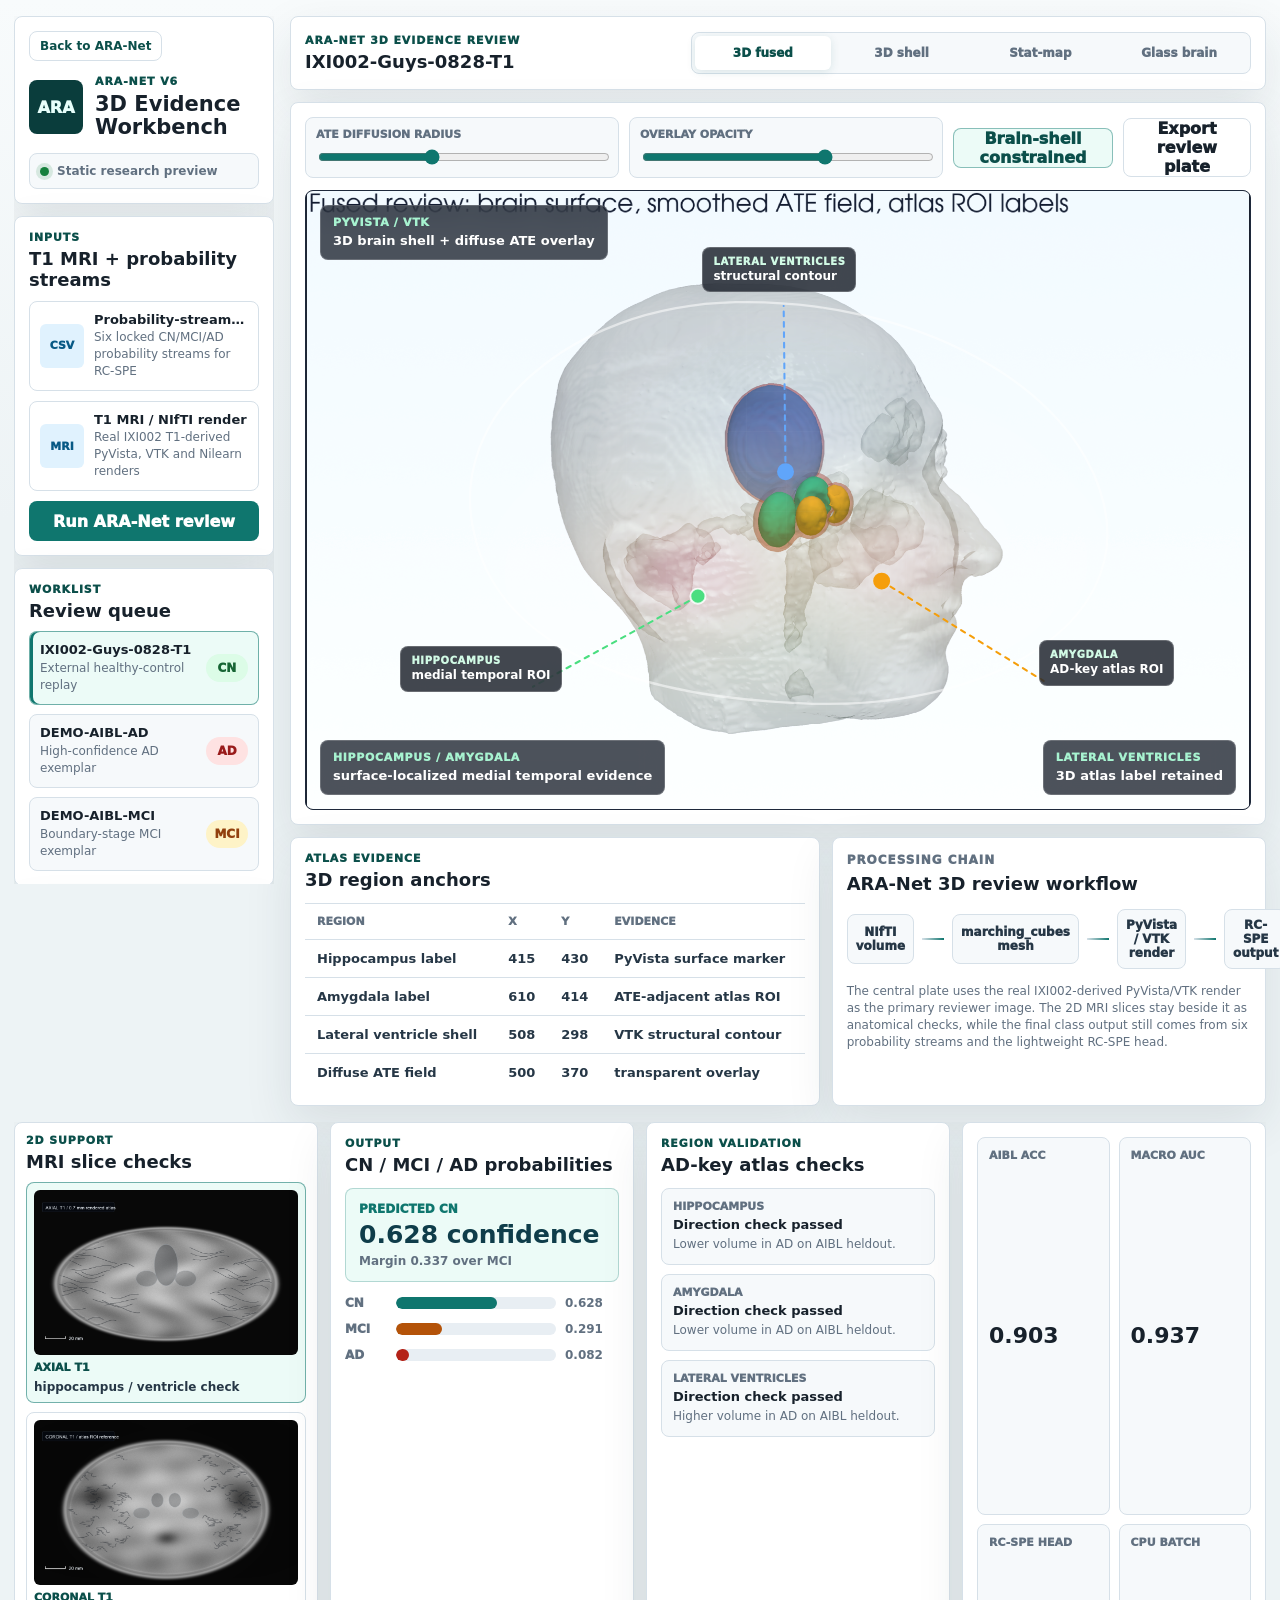
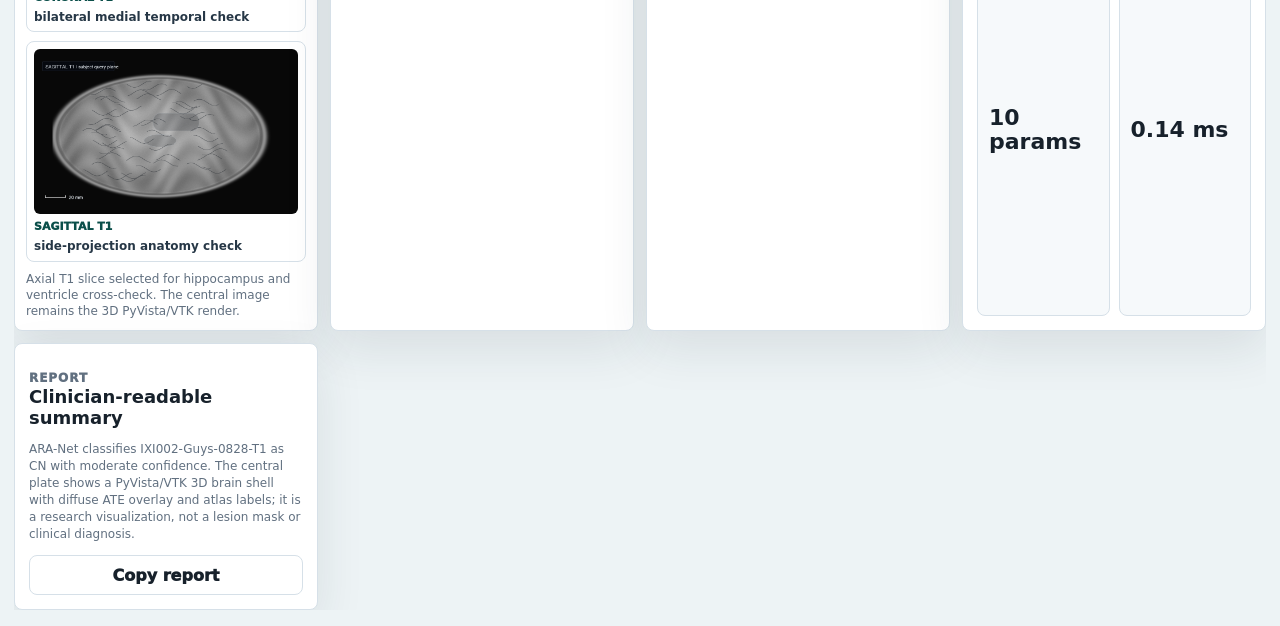
==== frontend/cvtc-style.html @ d7e1cf88 "Add English ARA-Net manuscript UI package" ====
<!doctype html>
<html lang="en">
  <head>
    <meta charset="utf-8">
    <meta name="viewport" content="width=device-width, initial-scale=1">
    <title>ARA-Net 3D Evidence Workbench</title>
    <link rel="icon" href="data:,">
    <link rel="stylesheet" href="cvtc-style.css?v=20260721a">
  </head>
  <body>
    <main class="cvtc-app">
      <aside class="case-rail" aria-label="Case input and queue">
        <section class="brand-panel">
          <a class="back-link" href="index.html">Back to ARA-Net</a>
          <div class="brand-block">
            <span>ARA</span>
            <div>
              <p>ARA-Net V6</p>
              <h1>3D Evidence Workbench</h1>
            </div>
          </div>
          <div class="state-strip">
            <i></i>
            <span>Static research preview</span>
          </div>
        </section>

        <section class="input-panel">
          <div class="panel-title">
            <p>Inputs</p>
            <h2>T1 MRI + probability streams</h2>
          </div>
          <button class="file-button" type="button">
            <span>CSV</span>
            <strong>Probability-stream input</strong>
            <small>Six locked CN/MCI/AD probability streams for RC-SPE</small>
          </button>
          <button class="file-button" type="button">
            <span>MRI</span>
            <strong>T1 MRI / NIfTI render</strong>
            <small>Real IXI002 T1-derived PyVista, VTK and Nilearn renders</small>
          </button>
          <button class="primary-action" type="button" id="processButton">
            Run ARA-Net review
          </button>
        </section>

        <section class="case-list-panel">
          <div class="panel-title">
            <p>Worklist</p>
            <h2>Review queue</h2>
          </div>
          <button class="case-item active" type="button" data-case="ixi">
            <span>
              <strong>IXI002-Guys-0828-T1</strong>
              <small>External healthy-control replay</small>
            </span>
            <b>CN</b>
          </button>
          <button class="case-item" type="button" data-case="aibl-ad">
            <span>
              <strong>DEMO-AIBL-AD</strong>
              <small>High-confidence AD exemplar</small>
            </span>
            <b>AD</b>
          </button>
          <button class="case-item" type="button" data-case="aibl-mci">
            <span>
              <strong>DEMO-AIBL-MCI</strong>
              <small>Boundary-stage MCI exemplar</small>
            </span>
            <b>MCI</b>
          </button>
        </section>

        <section class="method-panel">
          <div class="panel-title">
            <p>ARA-Net logic</p>
            <h2>What this UI shows</h2>
          </div>
          <ol>
            <li>Load T1-derived anatomical evidence</li>
            <li>Render PyVista / VTK brain shell</li>
            <li>Overlay diffuse ATE-style atlas evidence</li>
            <li>Preserve hippocampus, amygdala and ventricle labels</li>
            <li>Report RC-SPE CN/MCI/AD probabilities</li>
          </ol>
        </section>
      </aside>

      <section class="viewer-workspace" aria-label="ARA-Net 3D evidence workspace">
        <header class="studio-header">
          <div>
            <p>ARA-Net 3D evidence review</p>
            <h2 id="caseTitle">IXI002-Guys-0828-T1</h2>
          </div>
          <nav class="mode-tabs" aria-label="3D render mode">
            <button class="active" type="button" data-view="fused">3D fused</button>
            <button type="button" data-view="shell">3D shell</button>
            <button type="button" data-view="statmap">Stat-map</button>
            <button type="button" data-view="glass">Glass brain</button>
          </nav>
        </header>

        <section class="annotation-board" aria-label="ARA-Net 3D evidence board">
          <div class="tool-strip" aria-label="Annotation controls">
            <label>
              <span>ATE diffusion radius</span>
              <input id="radiusControl" type="range" min="8" max="34" value="18">
            </label>
            <label>
              <span>Overlay opacity</span>
              <input id="opacityControl" type="range" min="20" max="80" value="58">
            </label>
            <button class="toggle-button active" type="button" id="maskToggle">Brain-shell constrained</button>
            <button class="ghost-action" type="button" id="saveButton">Export review plate</button>
          </div>

          <div class="primary-review-layout">
            <figure class="scan-stage neuro-stage" id="scanStage" data-view="fused">
              <img id="scanImage" src="assets/vtk_niivue/ixi002_pyvista_fused_review.png" alt="PyVista and VTK high-resolution 3D brain shell with diffuse ATE overlay and atlas labels">
              <div class="scan-grid" aria-hidden="true"></div>
              <div class="heatmap-layer mask-on" id="heatmapLayer" aria-hidden="true"></div>
              <svg class="label-layer" viewBox="0 0 1000 656" role="img" aria-label="3D atlas region labels">
                <path class="brain-outline" d="M178 365 C146 240, 276 122, 455 118 C640 114, 816 203, 846 333 C875 460, 724 551, 532 544 C330 537, 203 477, 178 365Z"></path>
                <g class="label-callout">
                  <path d="M415 430 L240 526"></path>
                  <circle cx="415" cy="430" r="8"></circle>
                </g>
                <g class="label-callout amber">
                  <path d="M610 414 L782 520"></path>
                  <circle cx="610" cy="414" r="8"></circle>
                </g>
                <g class="label-callout blue">
                  <path d="M508 298 L506 122"></path>
                  <circle cx="508" cy="298" r="8"></circle>
                </g>
              </svg>
              <div class="anatomy-label hippocampus-label">
                <span>Hippocampus</span>
                <strong>medial temporal ROI</strong>
              </div>
              <div class="anatomy-label amygdala-label">
                <span>Amygdala</span>
                <strong>AD-key atlas ROI</strong>
              </div>
              <div class="anatomy-label ventricle-label">
                <span>Lateral ventricles</span>
                <strong>structural contour</strong>
              </div>
              <div class="stage-readout top-left">
                <span id="planeLabel">PYVISTA / VTK</span>
                <strong>3D brain shell + diffuse ATE overlay</strong>
              </div>
              <div class="stage-readout bottom-left">
                <span>Hippocampus / Amygdala</span>
                <strong id="hippoReadout">surface-localized medial temporal evidence</strong>
              </div>
              <div class="stage-readout bottom-right">
                <span>Lateral ventricles</span>
                <strong id="ventricleReadout">3D atlas label retained</strong>
              </div>
            </figure>

          </div>
        </section>

        <section class="lower-grid" aria-label="Annotation evidence tables">
          <article class="coordinate-panel">
            <div class="panel-title">
              <p>Atlas evidence</p>
              <h2>3D region anchors</h2>
            </div>
            <table>
              <thead>
                <tr>
                  <th>Region</th>
                  <th>x</th>
                  <th>y</th>
                  <th>Evidence</th>
                </tr>
              </thead>
              <tbody id="coordinateBody"></tbody>
            </table>
          </article>

          <article class="pipeline-panel">
            <div class="panel-title">
              <p>Processing chain</p>
              <h2>ARA-Net 3D review workflow</h2>
            </div>
            <div class="pipeline">
              <span>NIfTI volume</span>
              <i></i>
              <span>marching_cubes mesh</span>
              <i></i>
              <span>PyVista / VTK render</span>
              <i></i>
              <span>RC-SPE output</span>
            </div>
            <p>The central plate uses the real IXI002-derived PyVista/VTK render as the primary reviewer image. The 2D MRI slices stay beside it as anatomical checks, while the final class output still comes from six probability streams and the lightweight RC-SPE head.</p>
          </article>
        </section>
      </section>

      <aside class="evidence-rail" aria-label="Prediction and validation evidence">
        <section class="slice-assist-panel" aria-label="2D MRI slice support">
          <div class="panel-title">
            <p>2D support</p>
            <h2>MRI slice checks</h2>
          </div>
          <button class="slice-card active" type="button" data-slice="axial">
            <img src="assets/ixi002_axial_refined.png" alt="Axial T1 MRI support slice">
            <span>Axial T1</span>
            <strong>hippocampus / ventricle check</strong>
          </button>
          <button class="slice-card" type="button" data-slice="coronal">
            <img src="assets/ixi002_coronal_refined.png" alt="Coronal T1 MRI support slice">
            <span>Coronal T1</span>
            <strong>bilateral medial temporal check</strong>
          </button>
          <button class="slice-card" type="button" data-slice="sagittal">
            <img src="assets/ixi002_sagittal_refined.png" alt="Sagittal T1 MRI support slice">
            <span>Sagittal T1</span>
            <strong>side-projection anatomy check</strong>
          </button>
          <p class="slice-note" id="sliceNote">2D MRI slices stay as auxiliary context; the central reviewer image remains the 3D PyVista/VTK render.</p>
        </section>

        <section class="diagnosis-panel">
          <div class="panel-title">
            <p>Output</p>
            <h2>CN / MCI / AD probabilities</h2>
          </div>
          <div class="diagnosis-card">
            <span id="labelBadge">Predicted CN</span>
            <strong id="confidenceText">0.628 confidence</strong>
            <small id="marginText">Margin 0.337 over MCI</small>
          </div>
          <div class="prob-bars" id="probBars"></div>
        </section>

        <section class="validation-panel">
          <div class="panel-title">
            <p>Region validation</p>
            <h2>AD-key atlas checks</h2>
          </div>
          <div class="validation-list">
            <article>
              <span>Hippocampus</span>
              <strong>Direction check passed</strong>
              <small>Lower volume in AD on AIBL heldout.</small>
            </article>
            <article>
              <span>Amygdala</span>
              <strong>Direction check passed</strong>
              <small>Lower volume in AD on AIBL heldout.</small>
            </article>
            <article>
              <span>Lateral ventricles</span>
              <strong>Direction check passed</strong>
              <small>Higher volume in AD on AIBL heldout.</small>
            </article>
          </div>
        </section>

        <section class="metric-panel">
          <div class="metric-row">
            <span>AIBL Acc</span>
            <strong>0.903</strong>
          </div>
          <div class="metric-row">
            <span>Macro AUC</span>
            <strong>0.937</strong>
          </div>
          <div class="metric-row">
            <span>RC-SPE head</span>
            <strong>10 params</strong>
          </div>
          <div class="metric-row">
            <span>CPU batch</span>
            <strong>0.14 ms</strong>
          </div>
        </section>

        <section class="report-panel">
          <div class="panel-title">
            <p>Report</p>
            <h2>Clinician-readable summary</h2>
          </div>
          <p id="reportText">ARA-Net classifies IXI002-Guys-0828-T1 as CN with moderate confidence. The central plate shows a PyVista/VTK 3D brain shell with diffuse ATE overlay and atlas labels; it is a research visualization, not a lesion mask or clinical diagnosis.</p>
          <button class="ghost-action full" type="button" id="copyReportButton">Copy report</button>
        </section>
      </aside>
    </main>

    <script src="cvtc-style.js?v=20260721a"></script>
  </body>
</html>
---- frontend/cvtc-style.css ----
:root {
  color-scheme: light;
  --bg: #edf2f4;
  --surface: #ffffff;
  --surface-soft: #f6f9fb;
  --ink: #17212b;
  --muted: #617080;
  --line: #d6e0e8;
  --teal: #0f766e;
  --teal-dark: #0b4f4a;
  --blue: #2563eb;
  --green: #15803d;
  --amber: #b45309;
  --red: #b42318;
  --shadow: 0 18px 48px rgba(31, 45, 61, 0.10);
}

* {
  box-sizing: border-box;
}

body {
  margin: 0;
  min-width: 320px;
  background:
    linear-gradient(180deg, #f8fbfc 0, #edf3f5 520px),
    var(--bg);
  color: var(--ink);
  font-family: Inter, ui-sans-serif, system-ui, -apple-system, BlinkMacSystemFont, "Segoe UI", sans-serif;
  letter-spacing: 0;
}

button,
input {
  font: inherit;
}

button {
  cursor: pointer;
}

.cvtc-app {
  display: grid;
  grid-template-columns: 270px minmax(0, 1fr) 310px;
  gap: 16px;
  width: min(1720px, calc(100vw - 28px));
  margin: 0 auto;
  padding: 16px 0;
}

.case-rail,
.evidence-rail {
  display: grid;
  align-content: start;
  gap: 12px;
  position: sticky;
  top: 16px;
  max-height: calc(100vh - 32px);
  overflow: auto;
  min-width: 0;
}

.viewer-workspace {
  display: grid;
  gap: 12px;
  min-width: 0;
}

.brand-panel,
.input-panel,
.case-list-panel,
.method-panel,
.studio-header,
.annotation-board,
.coordinate-panel,
.pipeline-panel,
.diagnosis-panel,
.validation-panel,
.metric-panel,
.report-panel {
  border: 1px solid var(--line);
  border-radius: 8px;
  background: var(--surface);
  box-shadow: var(--shadow);
}

.brand-panel,
.input-panel,
.case-list-panel,
.method-panel,
.studio-header,
.annotation-board,
.coordinate-panel,
.pipeline-panel,
.diagnosis-panel,
.validation-panel,
.metric-panel,
.report-panel {
  padding: 14px;
}

.back-link {
  display: inline-flex;
  align-items: center;
  min-height: 30px;
  padding: 0 10px;
  border: 1px solid var(--line);
  border-radius: 8px;
  color: var(--teal-dark);
  font-size: 12px;
  font-weight: 900;
  text-decoration: none;
}

.brand-block {
  display: flex;
  align-items: center;
  gap: 12px;
  margin-top: 14px;
}

.brand-block > span {
  display: grid;
  place-items: center;
  flex: 0 0 54px;
  width: 54px;
  height: 54px;
  border-radius: 8px;
  background: #0a3d3c;
  color: #e7fffb;
  font-size: 16px;
  font-weight: 950;
}

.panel-title p,
.brand-block p,
.studio-header p {
  margin: 0 0 5px;
  color: var(--teal-dark);
  font-size: 11px;
  font-weight: 950;
  letter-spacing: 0.08em;
  text-transform: uppercase;
}

h1,
h2 {
  margin: 0;
  letter-spacing: 0;
}

h1 {
  font-size: 21px;
  line-height: 1.1;
}

h2 {
  font-size: 18px;
  line-height: 1.16;
}

.state-strip {
  display: flex;
  align-items: center;
  gap: 8px;
  min-height: 36px;
  margin-top: 14px;
  padding: 0 10px;
  border: 1px solid var(--line);
  border-radius: 8px;
  background: var(--surface-soft);
  color: var(--muted);
  font-size: 12px;
  font-weight: 850;
}

.state-strip i {
  width: 9px;
  height: 9px;
  border-radius: 50%;
  background: var(--green);
  box-shadow: 0 0 0 4px rgba(21, 128, 61, 0.14);
}

.file-button,
.case-item,
.primary-action,
.ghost-action,
.toggle-button {
  width: 100%;
  border-radius: 8px;
  border: 1px solid var(--line);
  background: var(--surface);
  color: inherit;
}

.file-button {
  display: grid;
  grid-template-columns: 44px minmax(0, 1fr);
  column-gap: 10px;
  row-gap: 2px;
  align-items: center;
  min-height: 72px;
  margin-top: 10px;
  padding: 10px;
  text-align: left;
}

.file-button span {
  display: grid;
  place-items: center;
  width: 44px;
  height: 44px;
  grid-row: span 2;
  border-radius: 6px;
  background: #e0f2fe;
  color: #075985;
  font-size: 11px;
  font-weight: 950;
}

.file-button strong,
.case-item strong {
  min-width: 0;
  overflow: hidden;
  color: var(--ink);
  font-size: 13px;
  text-overflow: ellipsis;
  white-space: nowrap;
}

.file-button small,
.case-item small,
.validation-list small,
.report-panel p,
.pipeline-panel p {
  color: var(--muted);
  font-size: 12px;
  line-height: 1.42;
}

.primary-action,
.ghost-action,
.toggle-button {
  display: inline-flex;
  align-items: center;
  justify-content: center;
  min-height: 40px;
  padding: 0 12px;
  font-weight: 950;
}

.primary-action {
  margin-top: 10px;
  border-color: transparent;
  background: var(--teal);
  color: #ffffff;
}

.case-list-panel {
  display: grid;
  gap: 9px;
}

.case-item {
  display: flex;
  align-items: center;
  justify-content: space-between;
  gap: 10px;
  min-height: 62px;
  padding: 10px;
  background: var(--surface-soft);
  text-align: left;
}

.case-item.active {
  border-color: rgba(15, 118, 110, 0.56);
  background: #ecfbf7;
  box-shadow: inset 3px 0 0 var(--teal);
}

.case-item span {
  display: grid;
  gap: 3px;
  min-width: 0;
}

.case-item b {
  display: grid;
  place-items: center;
  min-width: 42px;
  height: 28px;
  border-radius: 999px;
  background: #dcfce7;
  color: #166534;
  font-size: 12px;
  font-weight: 950;
}

.case-item[data-case="aibl-ad"] b {
  background: #fee2e2;
  color: #991b1b;
}

.case-item[data-case="aibl-mci"] b {
  background: #fef3c7;
  color: #92400e;
}

.method-panel ol {
  display: grid;
  gap: 8px;
  margin: 12px 0 0;
  padding-left: 22px;
  color: var(--muted);
  font-size: 13px;
  font-weight: 800;
}

.studio-header {
  display: flex;
  align-items: center;
  justify-content: space-between;
  gap: 14px;
  min-height: 74px;
}

.mode-tabs {
  display: grid;
  grid-template-columns: repeat(4, minmax(84px, 1fr));
  gap: 3px;
  min-width: min(560px, 56vw);
  padding: 3px;
  border: 1px solid var(--line);
  border-radius: 8px;
  background: var(--surface-soft);
}

.mode-tabs button,
.thumb {
  border: 0;
  border-radius: 6px;
  background: transparent;
  color: var(--muted);
  font-size: 12px;
  font-weight: 950;
}

.mode-tabs button {
  min-height: 34px;
}

.mode-tabs button.active {
  background: var(--surface);
  color: var(--teal-dark);
  box-shadow: 0 2px 10px rgba(17, 94, 89, 0.12);
}

.annotation-board {
  display: grid;
  gap: 12px;
}

.primary-review-layout {
  display: grid;
  grid-template-columns: minmax(0, 1fr);
  gap: 12px;
  align-items: start;
}

.tool-strip {
  display: grid;
  grid-template-columns: minmax(180px, 1fr) minmax(180px, 1fr) 160px 128px;
  gap: 10px;
  align-items: center;
}

.tool-strip label {
  display: grid;
  gap: 6px;
  min-width: 0;
  padding: 10px;
  border: 1px solid var(--line);
  border-radius: 8px;
  background: var(--surface-soft);
}

.tool-strip span {
  color: var(--muted);
  font-size: 11px;
  font-weight: 950;
  text-transform: uppercase;
}

.tool-strip input {
  width: 100%;
  accent-color: var(--teal);
}

.toggle-button.active {
  border-color: rgba(15, 118, 110, 0.45);
  background: #ecfbf7;
  color: var(--teal-dark);
}

.ghost-action {
  background: var(--surface);
  color: var(--ink);
}

.ghost-action.full {
  margin-top: 12px;
}

.scan-stage {
  position: relative;
  width: 100%;
  min-width: 0;
  aspect-ratio: 1800 / 1180;
  min-height: 0;
  margin: 0;
  overflow: hidden;
  border: 1px solid #1e293b;
  border-radius: 8px;
  background: #111827;
  box-shadow: inset 0 0 0 1px rgba(255, 255, 255, 0.04);
}

.scan-stage img {
  position: absolute;
  inset: 0;
  display: block;
  width: 100%;
  height: 100%;
  object-fit: contain;
  object-position: center;
  filter: contrast(1.04) saturate(1.03);
}

.scan-grid,
.heatmap-layer,
.label-layer,
.stage-readout {
  position: absolute;
  pointer-events: none;
}

.scan-grid,
.heatmap-layer,
.label-layer {
  inset: 0;
}

.scan-grid {
  background:
    linear-gradient(rgba(255, 255, 255, 0.055) 1px, transparent 1px),
    linear-gradient(90deg, rgba(255, 255, 255, 0.055) 1px, transparent 1px);
  background-size: 40px 40px;
  mix-blend-mode: screen;
  opacity: 0.30;
}

.heatmap-layer {
  opacity: 0.58;
  filter: blur(0.8px) saturate(1.22);
  background:
    radial-gradient(ellipse at 41% 62%, rgba(255, 54, 54, 0.70) 0 4%, rgba(255, 141, 36, 0.48) 10%, rgba(255, 211, 88, 0.22) 19%, rgba(255, 255, 255, 0) 33%),
    radial-gradient(ellipse at 62% 60%, rgba(255, 93, 48, 0.66) 0 4%, rgba(255, 183, 55, 0.40) 11%, rgba(255, 237, 153, 0.18) 21%, rgba(255, 255, 255, 0) 34%),
    radial-gradient(ellipse at 51% 41%, rgba(42, 115, 255, 0.46) 0 5%, rgba(70, 205, 255, 0.24) 14%, rgba(147, 197, 253, 0.10) 25%, rgba(255, 255, 255, 0) 39%),
    radial-gradient(ellipse at 48% 68%, rgba(41, 210, 128, 0.38) 0 4%, rgba(74, 222, 128, 0.20) 13%, rgba(255, 255, 255, 0) 31%);
  mix-blend-mode: screen;
}

.heatmap-layer.mask-on {
  clip-path: ellipse(44% 39% at 50% 52%);
}

.label-layer {
  width: 100%;
  height: 100%;
}

.brain-outline {
  fill: rgba(255, 255, 255, 0.01);
  stroke: rgba(255, 255, 255, 0.54);
  stroke-width: 2.4;
}

.label-callout path {
  fill: none;
  stroke: #4ade80;
  stroke-width: 2.2;
  stroke-linecap: round;
  stroke-dasharray: 5 6;
}

.anatomy-label {
  position: absolute;
  display: grid;
  gap: 2px;
  min-width: 128px;
  padding: 8px 10px;
  border: 1px solid rgba(255, 255, 255, 0.20);
  border-radius: 8px;
  background: rgba(8, 14, 24, 0.76);
  color: #ffffff;
  pointer-events: none;
  backdrop-filter: blur(12px);
}

.anatomy-label span {
  color: #d1fae5;
  font-size: 10px;
  font-weight: 950;
  letter-spacing: 0.06em;
  text-transform: uppercase;
}

.anatomy-label strong {
  font-size: 12px;
  line-height: 1.2;
}

.hippocampus-label {
  left: 10%;
  bottom: 19%;
}

.amygdala-label {
  right: 8%;
  bottom: 20%;
}

.ventricle-label {
  top: 9%;
  left: 42%;
}

.label-callout circle {
  fill: #4ade80;
  stroke: rgba(255, 255, 255, 0.85);
  stroke-width: 2;
}

.label-callout.amber path,
.label-callout.amber circle {
  stroke: #f59e0b;
}

.label-callout.amber circle {
  fill: #f59e0b;
}

.label-callout.blue path,
.label-callout.blue circle {
  stroke: #60a5fa;
}

.label-callout.blue circle {
  fill: #60a5fa;
}

.stage-readout {
  display: grid;
  gap: 4px;
  min-width: 190px;
  padding: 10px 12px;
  border: 1px solid rgba(255, 255, 255, 0.18);
  border-radius: 8px;
  background: rgba(9, 16, 28, 0.72);
  color: #ffffff;
  backdrop-filter: blur(12px);
}

.stage-readout span {
  color: #a7f3d0;
  font-size: 11px;
  font-weight: 950;
  letter-spacing: 0.06em;
  text-transform: uppercase;
}

.stage-readout strong {
  font-size: 13px;
  line-height: 1.25;
}

.top-left {
  top: 14px;
  left: 14px;
}

.bottom-left {
  bottom: 14px;
  left: 14px;
}

.bottom-right {
  right: 14px;
  bottom: 14px;
}

.slice-assist-panel {
  display: grid;
  align-content: start;
  gap: 9px;
  min-width: 0;
  padding: 11px;
  border: 1px solid var(--line);
  border-radius: 8px;
  background: var(--surface);
  box-shadow: var(--shadow);
}

.slice-card {
  display: grid;
  gap: 6px;
  width: 100%;
  min-width: 0;
  padding: 7px;
  border: 1px solid var(--line);
  border-radius: 8px;
  background: #ffffff;
  color: inherit;
  text-align: left;
}

.slice-card.active {
  border-color: rgba(15, 118, 110, 0.55);
  background: #ecfbf7;
}

.slice-card img {
  width: 100%;
  aspect-ratio: 16 / 10;
  border-radius: 6px;
  object-fit: cover;
  background: #111827;
}

.slice-card span {
  color: var(--teal-dark);
  font-size: 11px;
  font-weight: 950;
  text-transform: uppercase;
}

.slice-card strong {
  color: #263746;
  font-size: 12px;
  line-height: 1.22;
}

.slice-note {
  margin: 0;
  color: var(--muted);
  font-size: 12px;
  line-height: 1.35;
}

.thumbnail-strip {
  display: grid;
  grid-template-columns: repeat(4, minmax(0, 1fr));
  gap: 10px;
}

.thumb {
  display: grid;
  gap: 7px;
  padding: 7px;
  border: 1px solid var(--line);
  background: var(--surface-soft);
  text-align: left;
}

.thumb.active {
  border-color: rgba(15, 118, 110, 0.55);
  background: #ecfbf7;
}

.thumb img {
  width: 100%;
  aspect-ratio: 16 / 9;
  border-radius: 6px;
  object-fit: cover;
  background: #111827;
}

.thumb span {
  padding: 0 2px 2px;
  color: var(--ink);
  font-size: 12px;
  font-weight: 950;
}

.lower-grid {
  display: grid;
  grid-template-columns: minmax(0, 1fr) minmax(320px, 0.82fr);
  gap: 12px;
}

.coordinate-panel {
  overflow: hidden;
}

table {
  width: 100%;
  margin-top: 12px;
  border-collapse: collapse;
  font-size: 13px;
}

th,
td {
  padding: 11px 12px;
  border-top: 1px solid var(--line);
  text-align: left;
  white-space: nowrap;
}

th {
  color: var(--muted);
  font-size: 11px;
  font-weight: 950;
  text-transform: uppercase;
}

td {
  color: #263746;
  font-weight: 750;
}

.pipeline {
  display: grid;
  grid-template-columns: 1fr 22px 1fr 22px 1fr 22px 1fr;
  gap: 8px;
  align-items: center;
  margin: 14px 0;
}

.pipeline span {
  display: grid;
  place-items: center;
  min-height: 50px;
  padding: 8px;
  border: 1px solid var(--line);
  border-radius: 8px;
  background: var(--surface-soft);
  color: #263746;
  font-size: 12px;
  font-weight: 950;
  text-align: center;
}

.pipeline i {
  height: 2px;
  background: linear-gradient(90deg, var(--line), var(--teal));
}

.diagnosis-card {
  display: grid;
  gap: 6px;
  margin-top: 12px;
  padding: 13px;
  border: 1px solid rgba(15, 118, 110, 0.26);
  border-radius: 8px;
  background: #ecfbf7;
}

.diagnosis-card span {
  color: var(--teal-dark);
  font-size: 12px;
  font-weight: 950;
  text-transform: uppercase;
}

.diagnosis-card strong {
  color: #0f3d4a;
  font-size: 25px;
  line-height: 1.05;
}

.diagnosis-card small {
  color: var(--muted);
  font-size: 12px;
  font-weight: 800;
}

.prob-bars {
  display: grid;
  gap: 12px;
  margin-top: 14px;
}

.prob-row {
  display: grid;
  grid-template-columns: 42px minmax(0, 1fr) 54px;
  align-items: center;
  gap: 9px;
  color: var(--muted);
  font-size: 12px;
  font-weight: 950;
}

.prob-row i {
  height: 12px;
  overflow: hidden;
  border-radius: 999px;
  background: #e8eef3;
}

.prob-row em {
  display: block;
  height: 100%;
  border-radius: inherit;
  background: var(--teal);
}

.prob-row:nth-child(2) em {
  background: var(--amber);
}

.prob-row:nth-child(3) em {
  background: var(--red);
}

.validation-list {
  display: grid;
  gap: 9px;
  margin-top: 12px;
}

.validation-list article {
  display: grid;
  gap: 4px;
  padding: 11px;
  border: 1px solid var(--line);
  border-radius: 8px;
  background: var(--surface-soft);
}

.validation-list span,
.metric-row span {
  color: var(--muted);
  font-size: 11px;
  font-weight: 950;
  text-transform: uppercase;
}

.validation-list strong {
  color: var(--ink);
  font-size: 13px;
}

.metric-panel {
  display: grid;
  grid-template-columns: 1fr 1fr;
  gap: 9px;
}

.metric-row {
  display: grid;
  gap: 6px;
  min-height: 78px;
  padding: 11px;
  border: 1px solid var(--line);
  border-radius: 8px;
  background: var(--surface-soft);
}

.metric-row strong {
  font-size: 22px;
  line-height: 1.1;
}

.report-panel p {
  margin: 12px 0 0;
}

@media (max-width: 1320px) {
  .cvtc-app {
    grid-template-columns: 260px minmax(0, 1fr);
  }

  .evidence-rail {
    grid-column: 1 / -1;
    position: static;
    max-height: none;
    grid-template-columns: repeat(4, minmax(0, 1fr));
  }
}

@media (max-width: 980px) {
  .cvtc-app {
    grid-template-columns: 1fr;
    width: min(100vw - 20px, 760px);
    padding: 10px 0;
  }

  .case-rail,
  .evidence-rail {
    position: static;
    max-height: none;
  }

  .studio-header,
  .tool-strip,
  .primary-review-layout,
  .lower-grid,
  .evidence-rail {
    grid-template-columns: 1fr;
  }

  .studio-header {
    display: grid;
  }

  .mode-tabs {
    min-width: 0;
    width: 100%;
    grid-template-columns: repeat(2, minmax(0, 1fr));
  }

  .scan-stage {
    aspect-ratio: 1800 / 1180;
  }

  .slice-assist-panel {
    grid-template-columns: repeat(3, minmax(0, 1fr));
    align-items: start;
  }

  .slice-assist-panel .panel-title,
  .slice-note {
    grid-column: 1 / -1;
  }

  .pipeline {
    grid-template-columns: 1fr;
  }

  .pipeline i {
    width: 2px;
    height: 18px;
    margin: 0 auto;
  }
}

@media (max-width: 560px) {
  .brand-block,
  .tool-strip,
  .slice-assist-panel,
  .metric-panel {
    grid-template-columns: 1fr;
  }

  .scan-stage {
    aspect-ratio: 1 / 1;
  }

  .stage-readout {
    min-width: 0;
    max-width: calc(100% - 28px);
  }

  .bottom-right {
    left: 14px;
    right: auto;
    bottom: 94px;
  }

  .anatomy-label {
    min-width: 112px;
    padding: 7px 8px;
  }

  .hippocampus-label {
    left: 6%;
    bottom: 24%;
  }

  .amygdala-label {
    right: 5%;
    bottom: 24%;
  }

  .ventricle-label {
    top: 18%;
    left: 35%;
  }
}
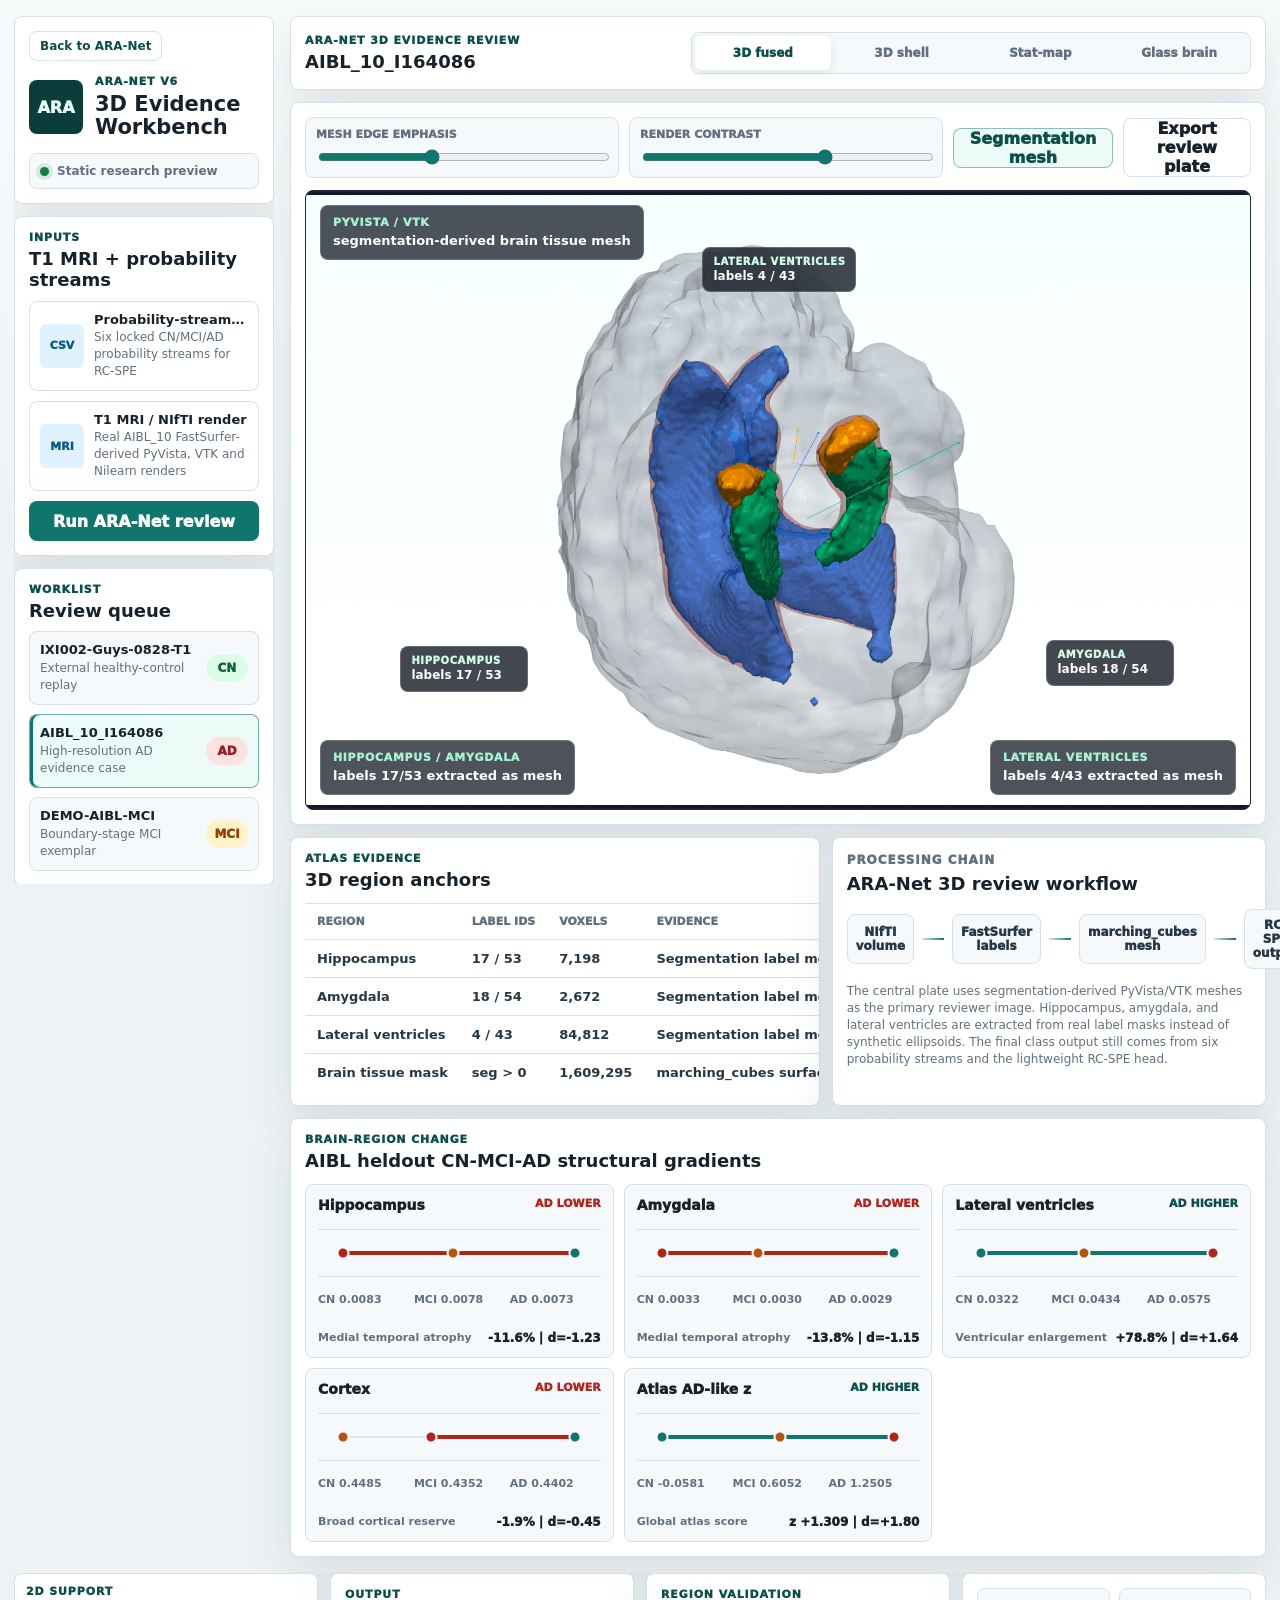
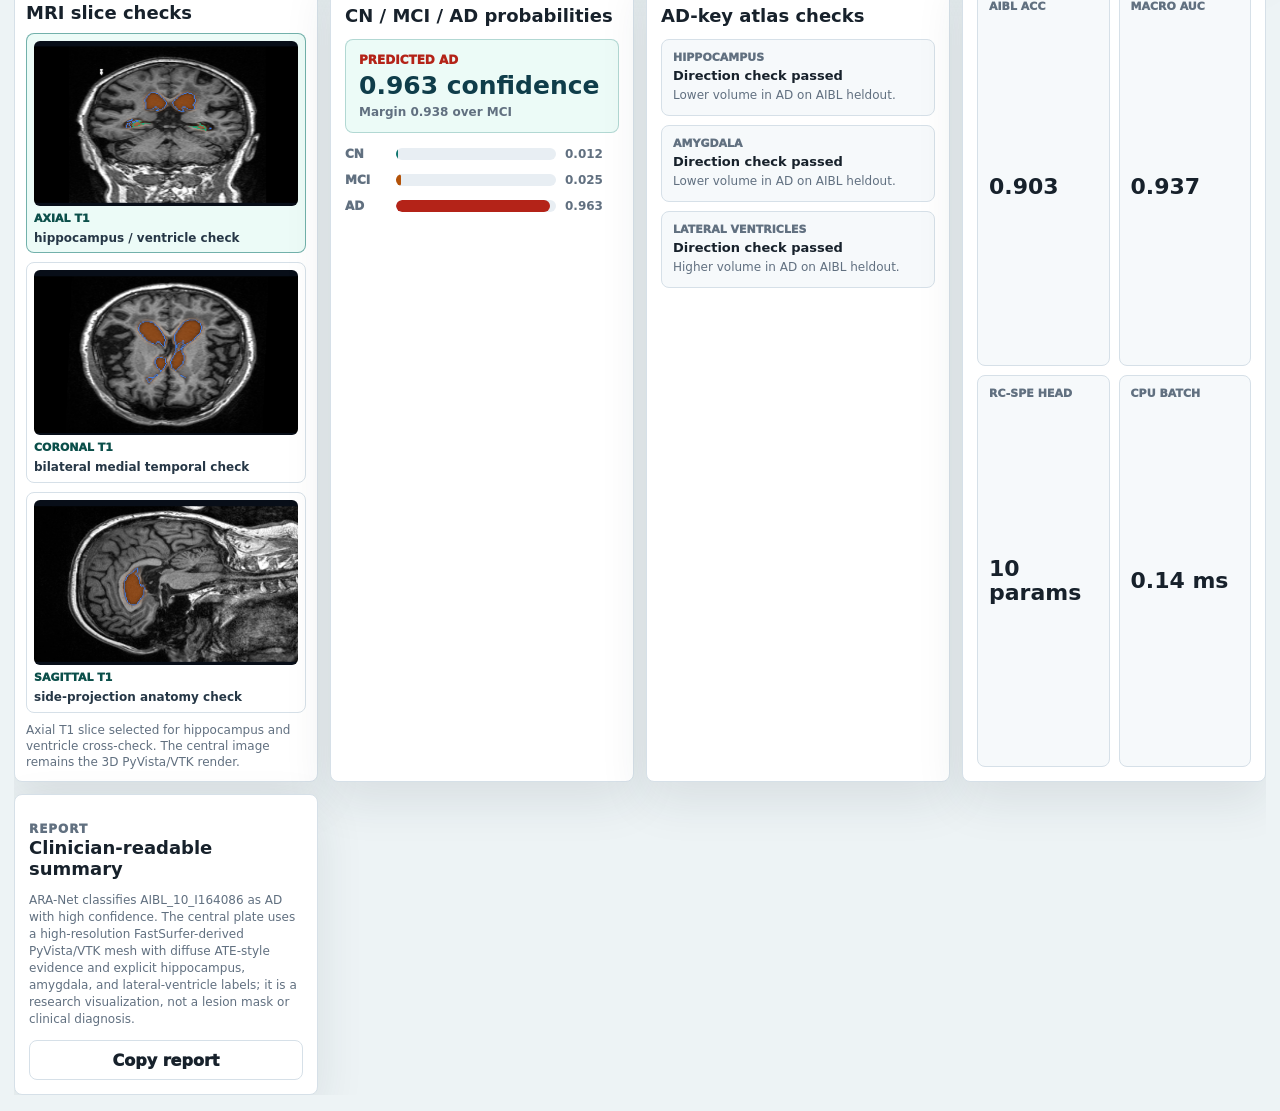
==== commit a790ee30: "Improve 3D evidence UI with regional changes" ====
--- a/frontend/cvtc-style.html
+++ b/frontend/cvtc-style.html
@@ -5,7 +5,7 @@
     <meta name="viewport" content="width=device-width, initial-scale=1">
     <title>ARA-Net 3D Evidence Workbench</title>
     <link rel="icon" href="data:,">
-    <link rel="stylesheet" href="cvtc-style.css?v=20260721a">
+    <link rel="stylesheet" href="cvtc-style.css?v=20260724a">
   </head>
   <body>
     <main class="cvtc-app">
@@ -38,7 +38,7 @@
           <button class="file-button" type="button">
             <span>MRI</span>
             <strong>T1 MRI / NIfTI render</strong>
-            <small>Real IXI002 T1-derived PyVista, VTK and Nilearn renders</small>
+            <small>Real AIBL_10 FastSurfer-derived PyVista, VTK and Nilearn renders</small>
           </button>
           <button class="primary-action" type="button" id="processButton">
             Run ARA-Net review
@@ -50,17 +50,17 @@
             <p>Worklist</p>
             <h2>Review queue</h2>
           </div>
-          <button class="case-item active" type="button" data-case="ixi">
+          <button class="case-item" type="button" data-case="ixi">
             <span>
               <strong>IXI002-Guys-0828-T1</strong>
               <small>External healthy-control replay</small>
             </span>
             <b>CN</b>
           </button>
-          <button class="case-item" type="button" data-case="aibl-ad">
+          <button class="case-item active" type="button" data-case="aibl-ad">
             <span>
-              <strong>DEMO-AIBL-AD</strong>
-              <small>High-confidence AD exemplar</small>
+              <strong>AIBL_10_I164086</strong>
+              <small>High-resolution AD evidence case</small>
             </span>
             <b>AD</b>
           </button>
@@ -92,7 +92,7 @@
         <header class="studio-header">
           <div>
             <p>ARA-Net 3D evidence review</p>
-            <h2 id="caseTitle">IXI002-Guys-0828-T1</h2>
+            <h2 id="caseTitle">AIBL_10_I164086</h2>
           </div>
           <nav class="mode-tabs" aria-label="3D render mode">
             <button class="active" type="button" data-view="fused">3D fused</button>
@@ -105,52 +105,37 @@
         <section class="annotation-board" aria-label="ARA-Net 3D evidence board">
           <div class="tool-strip" aria-label="Annotation controls">
             <label>
-              <span>ATE diffusion radius</span>
+              <span>Mesh edge emphasis</span>
               <input id="radiusControl" type="range" min="8" max="34" value="18">
             </label>
             <label>
-              <span>Overlay opacity</span>
+              <span>Render contrast</span>
               <input id="opacityControl" type="range" min="20" max="80" value="58">
             </label>
-            <button class="toggle-button active" type="button" id="maskToggle">Brain-shell constrained</button>
+            <button class="toggle-button active" type="button" id="maskToggle">Segmentation mesh</button>
             <button class="ghost-action" type="button" id="saveButton">Export review plate</button>
           </div>
 
           <div class="primary-review-layout">
             <figure class="scan-stage neuro-stage" id="scanStage" data-view="fused">
-              <img id="scanImage" src="assets/vtk_niivue/ixi002_pyvista_fused_review.png" alt="PyVista and VTK high-resolution 3D brain shell with diffuse ATE overlay and atlas labels">
+              <img id="scanImage" src="assets/vtk_niivue/aibl10_pyvista_fused_review.png" alt="PyVista and VTK segmentation-derived 3D brain tissue mesh with diffuse ATE overlay and atlas labels">
               <div class="scan-grid" aria-hidden="true"></div>
-              <div class="heatmap-layer mask-on" id="heatmapLayer" aria-hidden="true"></div>
-              <svg class="label-layer" viewBox="0 0 1000 656" role="img" aria-label="3D atlas region labels">
-                <path class="brain-outline" d="M178 365 C146 240, 276 122, 455 118 C640 114, 816 203, 846 333 C875 460, 724 551, 532 544 C330 537, 203 477, 178 365Z"></path>
-                <g class="label-callout">
-                  <path d="M415 430 L240 526"></path>
-                  <circle cx="415" cy="430" r="8"></circle>
-                </g>
-                <g class="label-callout amber">
-                  <path d="M610 414 L782 520"></path>
-                  <circle cx="610" cy="414" r="8"></circle>
-                </g>
-                <g class="label-callout blue">
-                  <path d="M508 298 L506 122"></path>
-                  <circle cx="508" cy="298" r="8"></circle>
-                </g>
-              </svg>
+              <div class="heatmap-layer" id="heatmapLayer" aria-hidden="true"></div>
               <div class="anatomy-label hippocampus-label">
                 <span>Hippocampus</span>
-                <strong>medial temporal ROI</strong>
+                <strong>labels 17 / 53</strong>
               </div>
               <div class="anatomy-label amygdala-label">
                 <span>Amygdala</span>
-                <strong>AD-key atlas ROI</strong>
+                <strong>labels 18 / 54</strong>
               </div>
               <div class="anatomy-label ventricle-label">
                 <span>Lateral ventricles</span>
-                <strong>structural contour</strong>
+                <strong>labels 4 / 43</strong>
               </div>
               <div class="stage-readout top-left">
                 <span id="planeLabel">PYVISTA / VTK</span>
-                <strong>3D brain shell + diffuse ATE overlay</strong>
+                <strong>segmentation-derived brain tissue mesh</strong>
               </div>
               <div class="stage-readout bottom-left">
                 <span>Hippocampus / Amygdala</span>
@@ -175,8 +160,8 @@
               <thead>
                 <tr>
                   <th>Region</th>
-                  <th>x</th>
-                  <th>y</th>
+                  <th>Label IDs</th>
+                  <th>Voxels</th>
                   <th>Evidence</th>
                 </tr>
               </thead>
@@ -192,14 +177,22 @@
             <div class="pipeline">
               <span>NIfTI volume</span>
               <i></i>
+              <span>FastSurfer labels</span>
+              <i></i>
               <span>marching_cubes mesh</span>
               <i></i>
-              <span>PyVista / VTK render</span>
-              <i></i>
               <span>RC-SPE output</span>
             </div>
-            <p>The central plate uses the real IXI002-derived PyVista/VTK render as the primary reviewer image. The 2D MRI slices stay beside it as anatomical checks, while the final class output still comes from six probability streams and the lightweight RC-SPE head.</p>
+            <p>The central plate uses segmentation-derived PyVista/VTK meshes as the primary reviewer image. Hippocampus, amygdala, and lateral ventricles are extracted from real label masks instead of synthetic ellipsoids. The final class output still comes from six probability streams and the lightweight RC-SPE head.</p>
           </article>
+        </section>
+
+        <section class="region-change-panel" aria-label="AIBL heldout brain-region changes">
+          <div class="panel-title">
+            <p>Brain-region change</p>
+            <h2>AIBL heldout CN-MCI-AD structural gradients</h2>
+          </div>
+          <div class="region-change-grid" id="regionChangeGrid"></div>
         </section>
       </section>
 
@@ -210,17 +203,17 @@
             <h2>MRI slice checks</h2>
           </div>
           <button class="slice-card active" type="button" data-slice="axial">
-            <img src="assets/ixi002_axial_refined.png" alt="Axial T1 MRI support slice">
+            <img src="assets/aibl10_axial_refined.png" alt="Axial T1 MRI support slice">
             <span>Axial T1</span>
             <strong>hippocampus / ventricle check</strong>
           </button>
           <button class="slice-card" type="button" data-slice="coronal">
-            <img src="assets/ixi002_coronal_refined.png" alt="Coronal T1 MRI support slice">
+            <img src="assets/aibl10_coronal_refined.png" alt="Coronal T1 MRI support slice">
             <span>Coronal T1</span>
             <strong>bilateral medial temporal check</strong>
           </button>
           <button class="slice-card" type="button" data-slice="sagittal">
-            <img src="assets/ixi002_sagittal_refined.png" alt="Sagittal T1 MRI support slice">
+            <img src="assets/aibl10_sagittal_refined.png" alt="Sagittal T1 MRI support slice">
             <span>Sagittal T1</span>
             <strong>side-projection anatomy check</strong>
           </button>
@@ -233,9 +226,9 @@
             <h2>CN / MCI / AD probabilities</h2>
           </div>
           <div class="diagnosis-card">
-            <span id="labelBadge">Predicted CN</span>
-            <strong id="confidenceText">0.628 confidence</strong>
-            <small id="marginText">Margin 0.337 over MCI</small>
+            <span id="labelBadge">Predicted AD</span>
+            <strong id="confidenceText">0.963 confidence</strong>
+            <small id="marginText">Margin 0.938 over MCI</small>
           </div>
           <div class="prob-bars" id="probBars"></div>
         </section>
@@ -288,12 +281,12 @@
             <p>Report</p>
             <h2>Clinician-readable summary</h2>
           </div>
-          <p id="reportText">ARA-Net classifies IXI002-Guys-0828-T1 as CN with moderate confidence. The central plate shows a PyVista/VTK 3D brain shell with diffuse ATE overlay and atlas labels; it is a research visualization, not a lesion mask or clinical diagnosis.</p>
+          <p id="reportText">ARA-Net classifies AIBL_10_I164086 as AD with high confidence. The central plate uses a high-resolution FastSurfer-derived PyVista/VTK mesh with diffuse ATE-style evidence and explicit hippocampus, amygdala, and lateral-ventricle labels; it is a research visualization, not a lesion mask or clinical diagnosis.</p>
           <button class="ghost-action full" type="button" id="copyReportButton">Copy report</button>
         </section>
       </aside>
     </main>
 
-    <script src="cvtc-style.js?v=20260721a"></script>
+    <script src="cvtc-style.js?v=20260724a"></script>
   </body>
 </html>
--- a/frontend/cvtc-style.css
+++ b/frontend/cvtc-style.css
@@ -74,6 +74,7 @@
 .annotation-board,
 .coordinate-panel,
 .pipeline-panel,
+.region-change-panel,
 .diagnosis-panel,
 .validation-panel,
 .metric-panel,
@@ -92,6 +93,7 @@
 .annotation-board,
 .coordinate-panel,
 .pipeline-panel,
+.region-change-panel,
 .diagnosis-panel,
 .validation-panel,
 .metric-panel,
@@ -461,18 +463,7 @@
 }
 
 .heatmap-layer {
-  opacity: 0.58;
-  filter: blur(0.8px) saturate(1.22);
-  background:
-    radial-gradient(ellipse at 41% 62%, rgba(255, 54, 54, 0.70) 0 4%, rgba(255, 141, 36, 0.48) 10%, rgba(255, 211, 88, 0.22) 19%, rgba(255, 255, 255, 0) 33%),
-    radial-gradient(ellipse at 62% 60%, rgba(255, 93, 48, 0.66) 0 4%, rgba(255, 183, 55, 0.40) 11%, rgba(255, 237, 153, 0.18) 21%, rgba(255, 255, 255, 0) 34%),
-    radial-gradient(ellipse at 51% 41%, rgba(42, 115, 255, 0.46) 0 5%, rgba(70, 205, 255, 0.24) 14%, rgba(147, 197, 253, 0.10) 25%, rgba(255, 255, 255, 0) 39%),
-    radial-gradient(ellipse at 48% 68%, rgba(41, 210, 128, 0.38) 0 4%, rgba(74, 222, 128, 0.20) 13%, rgba(255, 255, 255, 0) 31%);
-  mix-blend-mode: screen;
-}
-
-.heatmap-layer.mask-on {
-  clip-path: ellipse(44% 39% at 50% 52%);
+  display: none;
 }
 
 .label-layer {
@@ -481,9 +472,7 @@
 }
 
 .brain-outline {
-  fill: rgba(255, 255, 255, 0.01);
-  stroke: rgba(255, 255, 255, 0.54);
-  stroke-width: 2.4;
+  display: none;
 }
 
 .label-callout path {
@@ -699,6 +688,155 @@
   gap: 12px;
 }
 
+.region-change-panel {
+  display: grid;
+  gap: 12px;
+}
+
+.region-change-grid {
+  display: grid;
+  grid-template-columns: repeat(auto-fit, minmax(250px, 1fr));
+  gap: 10px;
+}
+
+.region-card {
+  display: grid;
+  gap: 10px;
+  min-width: 0;
+  min-height: 174px;
+  padding: 12px;
+  border: 1px solid var(--line);
+  border-radius: 8px;
+  background: var(--surface-soft);
+}
+
+.region-card-head {
+  display: grid;
+  grid-template-columns: minmax(0, 1fr) auto;
+  align-items: flex-start;
+  gap: 10px;
+}
+
+.region-delta {
+  display: grid;
+  grid-template-columns: minmax(0, 1fr) auto;
+  align-items: end;
+  gap: 8px;
+}
+
+.region-card-head span {
+  min-width: 0;
+  color: var(--ink);
+  font-size: 14px;
+  font-weight: 950;
+  line-height: 1.15;
+  overflow-wrap: anywhere;
+}
+
+.region-card-head strong {
+  flex: 0 0 auto;
+  color: var(--teal-dark);
+  font-size: 11px;
+  font-weight: 950;
+  text-transform: uppercase;
+  white-space: nowrap;
+}
+
+.region-card.decrease .region-card-head strong {
+  color: var(--red);
+}
+
+.region-spark {
+  position: relative;
+  height: 48px;
+  border-top: 1px solid var(--line);
+  border-bottom: 1px solid var(--line);
+}
+
+.region-spark::before {
+  content: "";
+  position: absolute;
+  left: 9%;
+  right: 9%;
+  top: 50%;
+  height: 2px;
+  background: #dbe5ec;
+  transform: translateY(-50%);
+}
+
+.region-spark b {
+  position: absolute;
+  top: calc(50% - 2px);
+  height: 4px;
+  border-radius: 999px;
+  background: var(--teal);
+}
+
+.region-card.decrease .region-spark b {
+  background: var(--red);
+}
+
+.region-spark i {
+  position: absolute;
+  top: 50%;
+  z-index: 1;
+  width: 13px;
+  height: 13px;
+  border: 2px solid var(--surface-soft);
+  border-radius: 50%;
+  background: var(--ink);
+  transform: translate(-50%, -50%);
+}
+
+.region-spark i:nth-of-type(1) {
+  background: var(--teal);
+}
+
+.region-spark i:nth-of-type(2) {
+  background: var(--amber);
+}
+
+.region-spark i:nth-of-type(3) {
+  background: var(--red);
+}
+
+.region-values {
+  display: grid;
+  grid-template-columns: repeat(3, minmax(0, 1fr));
+  gap: 5px;
+}
+
+.region-values span {
+  min-width: 0;
+  color: var(--muted);
+  font-size: 11px;
+  font-weight: 900;
+  line-height: 1.25;
+  overflow-wrap: anywhere;
+}
+
+.region-delta {
+  align-self: end;
+  padding-top: 2px;
+}
+
+.region-delta span {
+  min-width: 0;
+  color: var(--muted);
+  font-size: 11px;
+  font-weight: 850;
+  line-height: 1.25;
+  overflow-wrap: anywhere;
+}
+
+.region-delta strong {
+  flex: 0 0 auto;
+  color: var(--ink);
+  font-size: 12px;
+  font-weight: 950;
+  white-space: nowrap;
+}
+
 .coordinate-panel {
   overflow: hidden;
 }
@@ -907,6 +1045,7 @@
   .tool-strip,
   .primary-review-layout,
   .lower-grid,
+  .region-change-grid,
   .evidence-rail {
     grid-template-columns: 1fr;
   }
@@ -950,6 +1089,7 @@
   .brand-block,
   .tool-strip,
   .slice-assist-panel,
+  .region-values,
   .metric-panel {
     grid-template-columns: 1fr;
   }
